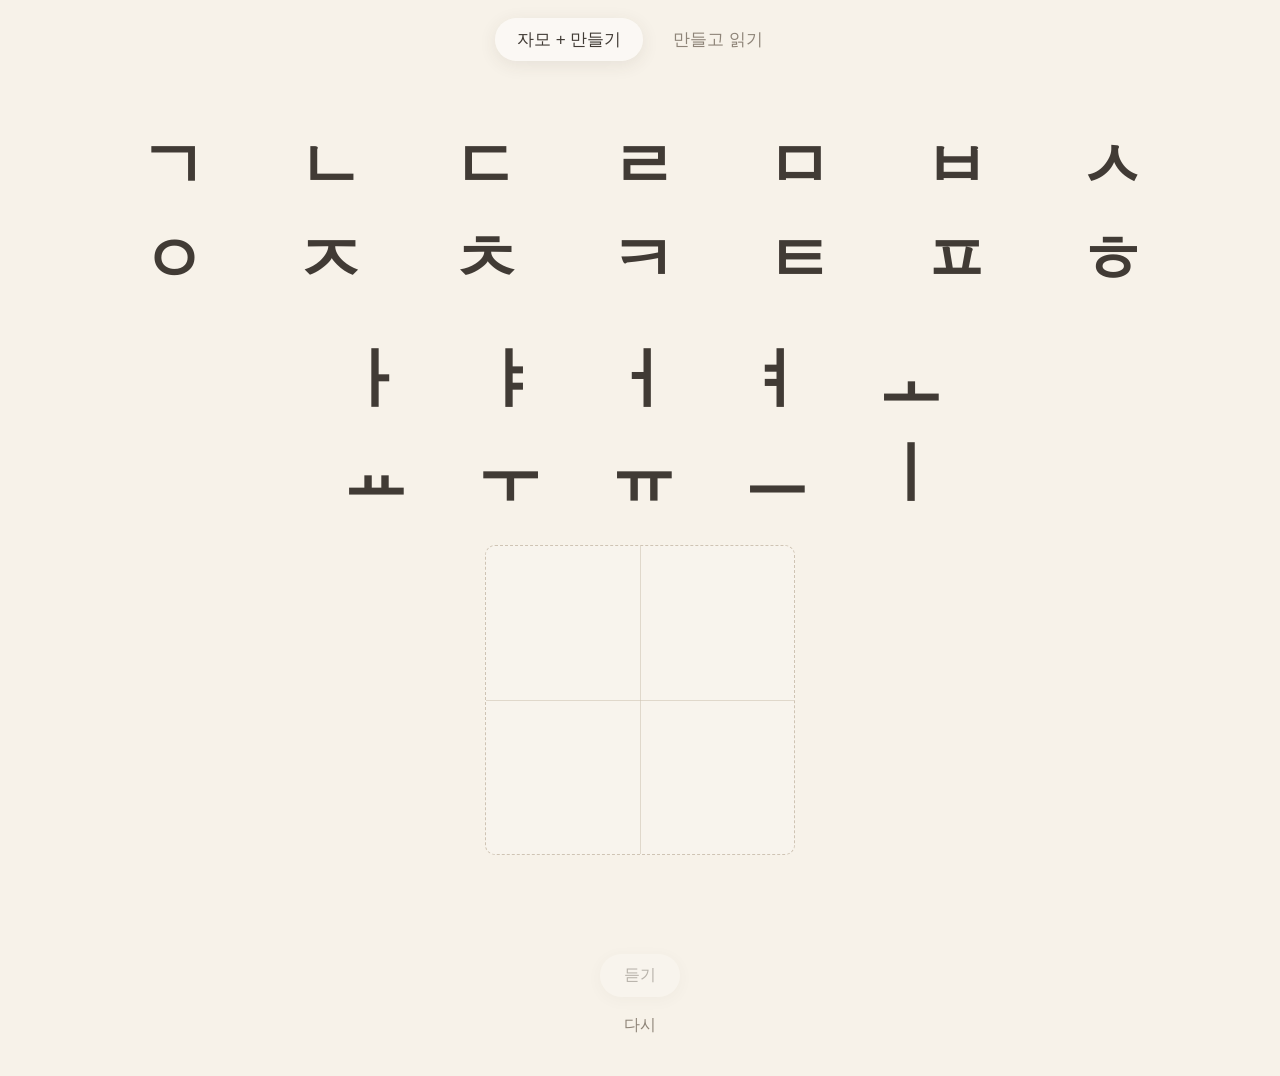
==== index.html @ b8e60992 "Initial commit (ChatGPT V1)" ====
<!doctype html>
<html lang="ko">
<head>
  <meta charset="utf-8">
  <meta name="viewport" content="width=device-width, initial-scale=1, viewport-fit=cover">
  <meta name="theme-color" content="#f7f2e9">
  <title>한글, 만져보기</title>
  <link rel="stylesheet" href="style.css">
</head>
<body>
  <main class="app">
    <nav class="tabs" aria-label="학습 영역">
      <button class="tab active" data-tab="jamo">자모 + 만들기</button>
      <button class="tab" data-tab="read">만들고 읽기</button>
    </nav>

    <section id="jamo" class="screen active">
      <div class="poster">
        <div class="jamo-group">
          <div id="consonants" class="jamo-grid consonants" aria-label="자음"></div>
          <div id="vowels" class="jamo-grid vowels" aria-label="모음"></div>
        </div>

        <section class="builder" aria-label="글자 만들기">
          <div id="dropZone" class="drop-zone">
            <div class="cross vertical"></div>
            <div class="cross horizontal"></div>
            <div id="placed" class="placed"></div>
          </div>
          <div id="result" class="result" aria-live="polite"></div>
          <button id="listen" class="listen" disabled>듣기</button>
          <button id="clear" class="clear">다시</button>
        </section>
      </div>
    </section>

    <section id="read" class="screen">
      <div class="reading">
        <p class="eyebrow">만들고 읽기</p>
        <div class="word-card">
          <div class="word-emoji" id="wordEmoji">🚂</div>
          <div class="word" id="word">기차</div>
        </div>

        <div class="word-parts" id="wordParts"></div>

        <div class="mini-builder">
          <div id="readDropZone" class="drop-zone small">
            <div class="cross vertical"></div>
            <div class="cross horizontal"></div>
            <div id="readPlaced" class="placed"></div>
          </div>
          <div id="readResult" class="result"></div>
          <button id="readListen" class="listen" disabled>듣기</button>
        </div>

        <button id="nextWord" class="next">다른 단어</button>
      </div>
    </section>
  </main>
  <script src="app.js"></script>
</body>
</html>
---- style.css ----
@font-face {
  font-family: "HangulDisplay";
  src: local("Pretendard"), local("Noto Sans KR"), local("Apple SD Gothic Neo");
}

:root {
  --paper: #f7f2e9;
  --paper-deep: #eee6d8;
  --ink: #413b35;
  --muted: #8e8478;
  --line: #cfc4b4;
  --tile: #fbf8f2;
  --accent: #a47d62;
  --shadow: rgba(70, 55, 40, .09);
}

* { box-sizing: border-box; }

html, body {
  margin: 0;
  width: 100%;
  min-height: 100%;
  background: var(--paper);
  color: var(--ink);
  font-family: "HangulDisplay", "Noto Sans KR", "Apple SD Gothic Neo", sans-serif;
  -webkit-tap-highlight-color: transparent;
}

body { overscroll-behavior: none; }

button { font: inherit; }

.app {
  min-height: 100dvh;
  max-width: 1180px;
  margin: 0 auto;
  padding: 18px clamp(18px, 4vw, 52px) 34px;
}

.tabs {
  display: flex;
  justify-content: center;
  gap: 8px;
  margin-bottom: clamp(20px, 4vw, 42px);
}

.tab {
  border: 0;
  background: transparent;
  color: var(--muted);
  padding: 10px 22px;
  border-radius: 999px;
  font-size: clamp(14px, 2vw, 17px);
  cursor: pointer;
}

.tab.active {
  color: var(--ink);
  background: rgba(255,255,255,.52);
  box-shadow: 0 4px 18px var(--shadow);
}

.screen { display: none; }
.screen.active { display: block; }

.poster {
  min-height: calc(100dvh - 120px);
  display: flex;
  flex-direction: column;
  justify-content: space-between;
}

.jamo-group {
  display: grid;
  gap: clamp(24px, 4vw, 44px);
  padding: clamp(8px, 2vw, 24px) 0;
}

.jamo-grid {
  display: grid;
  justify-content: center;
  align-items: center;
  gap: clamp(7px, 1.8vw, 18px);
}

.consonants { grid-template-columns: repeat(7, 1fr); }
.vowels {
  grid-template-columns: repeat(5, minmax(44px, 1fr));
  max-width: 650px;
  width: 100%;
  margin: 0 auto;
}

.jamo {
  border: 0;
  background: transparent;
  color: var(--ink);
  min-width: 44px;
  min-height: 58px;
  padding: 5px;
  font-size: clamp(34px, 6vw, 66px);
  line-height: 1;
  font-weight: 600;
  letter-spacing: -.08em;
  cursor: grab;
  user-select: none;
  touch-action: none;
  transition: transform .16s ease, color .16s ease;
}

.jamo:active { cursor: grabbing; transform: scale(.94); }
.jamo:hover { transform: translateY(-2px); }

.builder {
  display: flex;
  flex-direction: column;
  align-items: center;
  gap: 12px;
  padding-top: 10px;
}

.drop-zone {
  width: min(310px, 62vw);
  aspect-ratio: 1 / 1;
  position: relative;
  border: 1.5px dashed var(--line);
  background: rgba(255,255,255,.18);
  border-radius: 10px;
  overflow: hidden;
  transition: background .2s ease, transform .2s ease;
}

.drop-zone.over {
  background: rgba(255,255,255,.55);
  transform: scale(1.015);
}

.cross {
  position: absolute;
  background: var(--line);
  opacity: .58;
  pointer-events: none;
}

.cross.vertical {
  width: 1px;
  height: 100%;
  left: 50%;
  top: 0;
}

.cross.horizontal {
  height: 1px;
  width: 100%;
  left: 0;
  top: 50%;
}

.placed {
  position: absolute;
  inset: 0;
  pointer-events: none;
  display: flex;
  align-items: center;
  justify-content: center;
}

.jamo-sequence {
  font-size: clamp(48px, 8vw, 82px);
  font-weight: 600;
  letter-spacing: .03em;
  color: var(--ink);
  line-height: 1;
  white-space: nowrap;
}

.placed-char {
  position: absolute;
  font-size: clamp(52px, 9vw, 92px);
  font-weight: 600;
  transform: translate(-50%, -50%);
  line-height: 1;
}

.result {
  min-height: 1.1em;
  font-size: clamp(40px, 7vw, 68px);
  font-weight: 650;
  letter-spacing: -.08em;
}

.listen, .next {
  border: 0;
  background: rgba(255,255,255,.58);
  color: var(--ink);
  padding: 11px 24px;
  border-radius: 999px;
  box-shadow: 0 3px 12px var(--shadow);
  cursor: pointer;
}

.listen:disabled {
  opacity: .35;
  cursor: default;
}

.clear {
  border: 0;
  background: transparent;
  color: var(--muted);
  padding: 6px 12px;
  cursor: pointer;
}

.reading {
  min-height: calc(100dvh - 120px);
  display: flex;
  flex-direction: column;
  align-items: center;
  gap: 24px;
  text-align: center;
}

.eyebrow {
  margin: 0;
  color: var(--muted);
  font-size: 14px;
}

.word-card {
  display: flex;
  align-items: center;
  gap: 20px;
  min-height: 170px;
}

.word-emoji { font-size: clamp(56px, 10vw, 100px); }
.word { font-size: clamp(48px, 10vw, 92px); font-weight: 650; }

.word-parts {
  display: flex;
  gap: 12px;
  min-height: 64px;
}

.part {
  border: 0;
  background: transparent;
  font-size: clamp(34px, 6vw, 54px);
  color: var(--ink);
  cursor: pointer;
}

.mini-builder { display: flex; flex-direction: column; align-items: center; gap: 10px; }
.drop-zone.small { width: min(250px, 55vw); }

.next { margin-top: 8px; }

@media (max-width: 650px) {
  .app { padding-top: 10px; }
  .tabs { margin-bottom: 16px; }
  .jamo-grid { gap: 2px; }
  .jamo { min-width: 38px; min-height: 48px; font-size: clamp(28px, 9vw, 46px); }
  .consonants { grid-template-columns: repeat(7, minmax(30px, 1fr)); }
  .vowels { grid-template-columns: repeat(5, minmax(35px, 1fr)); }
  .word-card { min-height: 120px; gap: 10px; }
}
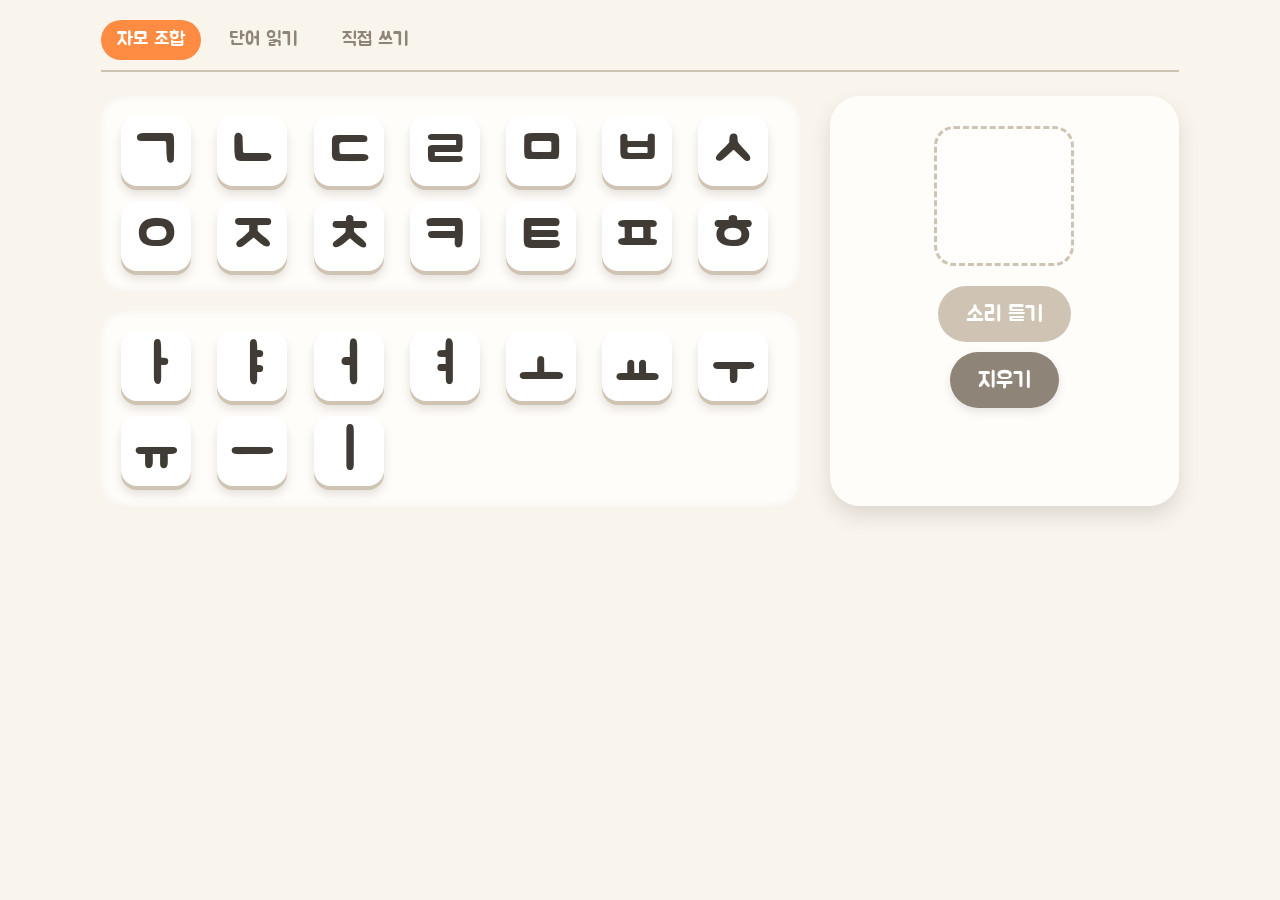
==== commit 11fff0b1: "첫 한글 웹앱 배포" ====
--- a/index.html
+++ b/index.html
@@ -2,16 +2,30 @@
 <html lang="ko">
 <head>
   <meta charset="utf-8">
-  <meta name="viewport" content="width=device-width, initial-scale=1, viewport-fit=cover">
+  <meta name="viewport" content="width=device-width, initial-scale=1, maximum-scale=1, user-scalable=0, viewport-fit=cover">
   <meta name="theme-color" content="#f7f2e9">
-  <title>한글, 만져보기</title>
+  <title>한글 파닉스</title>
+  
+  <!-- 웹폰트: 주아체 (둥글둥글하고 귀여운 폰트) -->
+  <link rel="preconnect" href="https://fonts.googleapis.com">
+  <link rel="preconnect" href="https://fonts.gstatic.com" crossorigin>
+  <link href="https://fonts.googleapis.com/css2?family=Jua&display=swap" rel="stylesheet">
+  
+  <!-- 태블릿(iPad) 웹앱 최적화 메타 태그 -->
+  <meta name="apple-mobile-web-app-capable" content="yes">
+  <meta name="apple-mobile-web-app-status-bar-style" content="black-translucent">
+  <meta name="apple-mobile-web-app-title" content="한글">
+  <link rel="apple-touch-icon" href="pattern.jpg">
+  
   <link rel="stylesheet" href="style.css">
+  <link rel="manifest" href="manifest.json">
 </head>
 <body>
   <main class="app">
     <nav class="tabs" aria-label="학습 영역">
-      <button class="tab active" data-tab="jamo">자모 + 만들기</button>
-      <button class="tab" data-tab="read">만들고 읽기</button>
+      <button class="tab active" data-tab="jamo">자모 조합</button>
+      <button class="tab" data-tab="read">단어 읽기</button>
+      <button class="tab" data-tab="draw">직접 쓰기</button>
     </nav>
 
     <section id="jamo" class="screen active">
@@ -25,11 +39,10 @@
           <div id="dropZone" class="drop-zone">
             <div class="cross vertical"></div>
             <div class="cross horizontal"></div>
-            <div id="placed" class="placed"></div>
+            <div id="result" class="result" aria-live="polite"></div>
           </div>
-          <div id="result" class="result" aria-live="polite"></div>
-          <button id="listen" class="listen" disabled>듣기</button>
-          <button id="clear" class="clear">다시</button>
+          <button id="listen" class="listen" disabled>소리 듣기</button>
+          <button id="clear" class="clear">지우기</button>
         </section>
       </div>
     </section>
@@ -44,20 +57,29 @@
 
         <div class="word-parts" id="wordParts"></div>
 
-        <div class="mini-builder">
-          <div id="readDropZone" class="drop-zone small">
-            <div class="cross vertical"></div>
-            <div class="cross horizontal"></div>
-            <div id="readPlaced" class="placed"></div>
-          </div>
-          <div id="readResult" class="result"></div>
-          <button id="readListen" class="listen" disabled>듣기</button>
-        </div>
-
         <button id="nextWord" class="next">다른 단어</button>
       </div>
     </section>
+
+    <section id="draw" class="screen">
+      <div class="draw-container">
+        <p class="eyebrow">손가락으로 글자를 써보세요</p>
+        <div class="canvas-wrapper">
+          <canvas id="drawCanvas"></canvas>
+        </div>
+        <button id="clearCanvas" class="clear" style="margin-top:20px;">지우기</button>
+      </div>
+    </section>
   </main>
+  <script src="data.js"></script>
+  <script src="audio.js"></script>
   <script src="app.js"></script>
+  <script>
+    if ('serviceWorker' in navigator) {
+      window.addEventListener('load', () => {
+        navigator.serviceWorker.register('./sw.js').catch(err => console.error(err));
+      });
+    }
+  </script>
 </body>
 </html>
--- a/style.css
+++ b/style.css
@@ -1,17 +1,17 @@
 @font-face {
   font-family: "HangulDisplay";
-  src: local("Pretendard"), local("Noto Sans KR"), local("Apple SD Gothic Neo");
+  src: local("Jua"), local("Noto Sans KR"), local("Apple SD Gothic Neo");
 }
 
 :root {
-  --paper: #f7f2e9;
+  --paper: #f9f5ed;
   --paper-deep: #eee6d8;
   --ink: #413b35;
   --muted: #8e8478;
   --line: #cfc4b4;
-  --tile: #fbf8f2;
-  --accent: #a47d62;
-  --shadow: rgba(70, 55, 40, .09);
+  --tile: #fffdf9;
+  --accent: #ff8c42;
+  --shadow: rgba(70, 55, 40, .15);
 }
 
 * { box-sizing: border-box; }
@@ -22,246 +22,247 @@
   min-height: 100%;
   background: var(--paper);
   color: var(--ink);
-  font-family: "HangulDisplay", "Noto Sans KR", "Apple SD Gothic Neo", sans-serif;
+  font-family: 'Jua', "HangulDisplay", sans-serif;
   -webkit-tap-highlight-color: transparent;
+  touch-action: manipulation;
+  user-select: none;
+  -webkit-user-select: none;
 }
 
 body { overscroll-behavior: none; }
 
-button { font: inherit; }
+button { font: inherit; cursor: pointer; border: none; }
 
 .app {
   min-height: 100dvh;
   max-width: 1180px;
   margin: 0 auto;
-  padding: 18px clamp(18px, 4vw, 52px) 34px;
+  padding: 20px clamp(18px, 4vw, 52px) 40px;
 }
 
 .tabs {
   display: flex;
-  justify-content: center;
-  gap: 8px;
-  margin-bottom: clamp(20px, 4vw, 42px);
+  gap: 12px;
+  margin-bottom: 24px;
+  border-bottom: 2px solid var(--line);
+  padding-bottom: 10px;
 }
 
 .tab {
-  border: 0;
   background: transparent;
   color: var(--muted);
-  padding: 10px 22px;
-  border-radius: 999px;
-  font-size: clamp(14px, 2vw, 17px);
-  cursor: pointer;
+  font-size: 1.2rem;
+  padding: 8px 16px;
+  border-radius: 20px;
+  transition: all 0.2s;
 }
 
 .tab.active {
+  background: var(--accent);
+  color: white;
+  font-weight: normal;
+}
+
+.screen {
+  display: none;
+  animation: fadeIn 0.3s;
+}
+
+.screen.active {
+  display: block;
+}
+
+@keyframes fadeIn {
+  from { opacity: 0; transform: translateY(10px); }
+  to { opacity: 1; transform: translateY(0); }
+}
+
+/* Clean Typography */
+.jamo, .result, .word, .part {
   color: var(--ink);
-  background: rgba(255,255,255,.52);
-  box-shadow: 0 4px 18px var(--shadow);
-}
-
-.screen { display: none; }
-.screen.active { display: block; }
+  display: inline-block;
+  line-height: 1.2;
+}
+
+.jamo {
+  font-size: 3.5rem;
+  width: 70px;
+  height: 70px;
+  display: flex;
+  align-items: center;
+  justify-content: center;
+  transition: transform 0.1s, box-shadow 0.1s;
+  user-select: none;
+  background: #fff;
+  border-radius: 16px;
+  box-shadow: 0 4px 0 var(--line), 0 8px 10px var(--shadow);
+}
+
+.jamo:active {
+  transform: translateY(4px);
+  box-shadow: 0 0px 0 var(--line), 0 2px 5px var(--shadow);
+}
+
+.jamo.ghost {
+  opacity: 0.8;
+  box-shadow: 0 10px 20px var(--shadow);
+  pointer-events: none;
+}
 
 .poster {
-  min-height: calc(100dvh - 120px);
-  display: flex;
-  flex-direction: column;
-  justify-content: space-between;
-}
-
-.jamo-group {
   display: grid;
-  gap: clamp(24px, 4vw, 44px);
-  padding: clamp(8px, 2vw, 24px) 0;
-}
-
+  gap: 30px;
+  grid-template-columns: 1fr;
+}
+@media(min-width: 768px){
+  .poster { grid-template-columns: 2fr 1fr; }
+}
+
+.jamo-group { display: flex; flex-direction: column; gap: 20px; }
 .jamo-grid {
   display: grid;
+  grid-template-columns: repeat(auto-fill, minmax(70px, 1fr));
+  gap: 15px;
+  background: var(--tile);
+  padding: 20px;
+  border-radius: 24px;
+  box-shadow: inset 0 0 10px rgba(0,0,0,0.05);
+}
+
+.builder {
+  background: var(--tile);
+  border-radius: 30px;
+  padding: 30px;
+  display: flex;
+  flex-direction: column;
+  align-items: center;
+  box-shadow: 0 10px 20px var(--shadow);
+}
+
+.drop-zone {
+  width: 140px;
+  height: 140px;
+  border: 3px dashed var(--line);
+  border-radius: 20px;
+  position: relative;
+  display: flex;
+  align-items: center;
   justify-content: center;
-  align-items: center;
-  gap: clamp(7px, 1.8vw, 18px);
-}
-
-.consonants { grid-template-columns: repeat(7, 1fr); }
-.vowels {
-  grid-template-columns: repeat(5, minmax(44px, 1fr));
-  max-width: 650px;
-  width: 100%;
-  margin: 0 auto;
-}
-
-.jamo {
-  border: 0;
-  background: transparent;
-  color: var(--ink);
-  min-width: 44px;
-  min-height: 58px;
-  padding: 5px;
-  font-size: clamp(34px, 6vw, 66px);
-  line-height: 1;
-  font-weight: 600;
-  letter-spacing: -.08em;
-  cursor: grab;
-  user-select: none;
-  touch-action: none;
-  transition: transform .16s ease, color .16s ease;
-}
-
-.jamo:active { cursor: grabbing; transform: scale(.94); }
-.jamo:hover { transform: translateY(-2px); }
-
-.builder {
-  display: flex;
-  flex-direction: column;
-  align-items: center;
-  gap: 12px;
-  padding-top: 10px;
-}
-
-.drop-zone {
-  width: min(310px, 62vw);
-  aspect-ratio: 1 / 1;
-  position: relative;
-  border: 1.5px dashed var(--line);
-  background: rgba(255,255,255,.18);
-  border-radius: 10px;
-  overflow: hidden;
-  transition: background .2s ease, transform .2s ease;
+  margin-bottom: 20px;
+  background: rgba(255,255,255,0.5);
+  transition: all 0.2s;
 }
 
 .drop-zone.over {
-  background: rgba(255,255,255,.55);
-  transform: scale(1.015);
-}
-
-.cross {
-  position: absolute;
-  background: var(--line);
-  opacity: .58;
-  pointer-events: none;
-}
-
-.cross.vertical {
-  width: 1px;
-  height: 100%;
-  left: 50%;
-  top: 0;
-}
-
-.cross.horizontal {
-  height: 1px;
-  width: 100%;
-  left: 0;
-  top: 50%;
+  background: #fff;
+  border-color: var(--accent);
+  transform: scale(1.05);
 }
 
 .placed {
   position: absolute;
-  inset: 0;
+  font-size: 2rem;
+  color: var(--muted);
+}
+
+.result {
+  font-size: 6rem;
+  position: absolute;
+  top: 50%;
+  left: 50%;
+  transform: translate(-50%, -50%);
+  margin: 0;
   pointer-events: none;
-  display: flex;
-  align-items: center;
+}
+
+/* Pop Animation */
+@keyframes pop {
+  0% { transform: translate(-50%, -50%) scale(0.8); }
+  50% { transform: translate(-50%, -50%) scale(1.1); }
+  100% { transform: translate(-50%, -50%) scale(1); }
+}
+.pop {
+  animation: pop 0.4s cubic-bezier(0.175, 0.885, 0.32, 1.275);
+}
+
+button.listen, button.clear, button.next {
+  background: var(--ink);
+  color: white;
+  padding: 14px 28px;
+  border-radius: 30px;
+  font-size: 1.4rem;
+  box-shadow: 0 4px 10px rgba(0,0,0,0.1);
+  transition: transform 0.1s, background 0.2s;
+}
+button.listen:disabled {
+  background: var(--line);
+  box-shadow: none;
+  cursor: not-allowed;
+}
+button.listen:not(:disabled):active, button.clear:active, button.next:active {
+  transform: scale(0.95);
+}
+button.clear {
+  background: var(--muted);
+  margin-top: 10px;
+}
+button.next {
+  background: var(--accent);
+}
+
+.reading {
+  background: var(--tile);
+  border-radius: 30px;
+  padding: 40px;
+  text-align: center;
+}
+.eyebrow {
+  color: var(--muted);
+  font-size: 1.2rem;
+  margin-top: 0;
+}
+.word-card {
+  margin: 30px 0;
+}
+.word-emoji { font-size: 5rem; margin-bottom: 10px; }
+.word { font-size: 4rem; }
+.word-parts {
+  display: flex;
   justify-content: center;
-}
-
-.jamo-sequence {
-  font-size: clamp(48px, 8vw, 82px);
-  font-weight: 600;
-  letter-spacing: .03em;
-  color: var(--ink);
-  line-height: 1;
-  white-space: nowrap;
-}
-
-.placed-char {
-  position: absolute;
-  font-size: clamp(52px, 9vw, 92px);
-  font-weight: 600;
-  transform: translate(-50%, -50%);
-  line-height: 1;
-}
-
-.result {
-  min-height: 1.1em;
-  font-size: clamp(40px, 7vw, 68px);
-  font-weight: 650;
-  letter-spacing: -.08em;
-}
-
-.listen, .next {
-  border: 0;
-  background: rgba(255,255,255,.58);
-  color: var(--ink);
-  padding: 11px 24px;
-  border-radius: 999px;
-  box-shadow: 0 3px 12px var(--shadow);
-  cursor: pointer;
-}
-
-.listen:disabled {
-  opacity: .35;
-  cursor: default;
-}
-
-.clear {
-  border: 0;
-  background: transparent;
-  color: var(--muted);
-  padding: 6px 12px;
-  cursor: pointer;
-}
-
-.reading {
-  min-height: calc(100dvh - 120px);
+  gap: 15px;
+  margin-bottom: 40px;
+}
+.part {
+  font-size: 3rem;
+  background: #fff;
+  width: 80px; height: 80px;
+  border-radius: 20px;
+  box-shadow: 0 5px 15px rgba(0,0,0,0.05);
+}
+
+/* Canvas */
+.draw-container {
   display: flex;
   flex-direction: column;
   align-items: center;
-  gap: 24px;
-  text-align: center;
-}
-
-.eyebrow {
-  margin: 0;
-  color: var(--muted);
-  font-size: 14px;
-}
-
-.word-card {
-  display: flex;
-  align-items: center;
-  gap: 20px;
-  min-height: 170px;
-}
-
-.word-emoji { font-size: clamp(56px, 10vw, 100px); }
-.word { font-size: clamp(48px, 10vw, 92px); font-weight: 650; }
-
-.word-parts {
-  display: flex;
-  gap: 12px;
-  min-height: 64px;
-}
-
-.part {
-  border: 0;
-  background: transparent;
-  font-size: clamp(34px, 6vw, 54px);
-  color: var(--ink);
-  cursor: pointer;
-}
-
-.mini-builder { display: flex; flex-direction: column; align-items: center; gap: 10px; }
-.drop-zone.small { width: min(250px, 55vw); }
-
-.next { margin-top: 8px; }
-
-@media (max-width: 650px) {
-  .app { padding-top: 10px; }
-  .tabs { margin-bottom: 16px; }
-  .jamo-grid { gap: 2px; }
-  .jamo { min-width: 38px; min-height: 48px; font-size: clamp(28px, 9vw, 46px); }
-  .consonants { grid-template-columns: repeat(7, minmax(30px, 1fr)); }
-  .vowels { grid-template-columns: repeat(5, minmax(35px, 1fr)); }
-  .word-card { min-height: 120px; gap: 10px; }
-}
+  background: var(--tile);
+  padding: 30px;
+  border-radius: 30px;
+}
+.canvas-wrapper {
+  width: 100%;
+  max-width: 600px;
+  height: 50vh;
+  min-height: 400px;
+  background: #fff;
+  border-radius: 20px;
+  box-shadow: inset 0 0 10px rgba(0,0,0,0.1), 0 5px 15px rgba(0,0,0,0.05);
+  border: 2px dashed var(--line);
+  position: relative;
+  touch-action: none; /* 드로잉 시 스크롤 방지 */
+}
+canvas {
+  width: 100%;
+  height: 100%;
+  cursor: crosshair;
+}
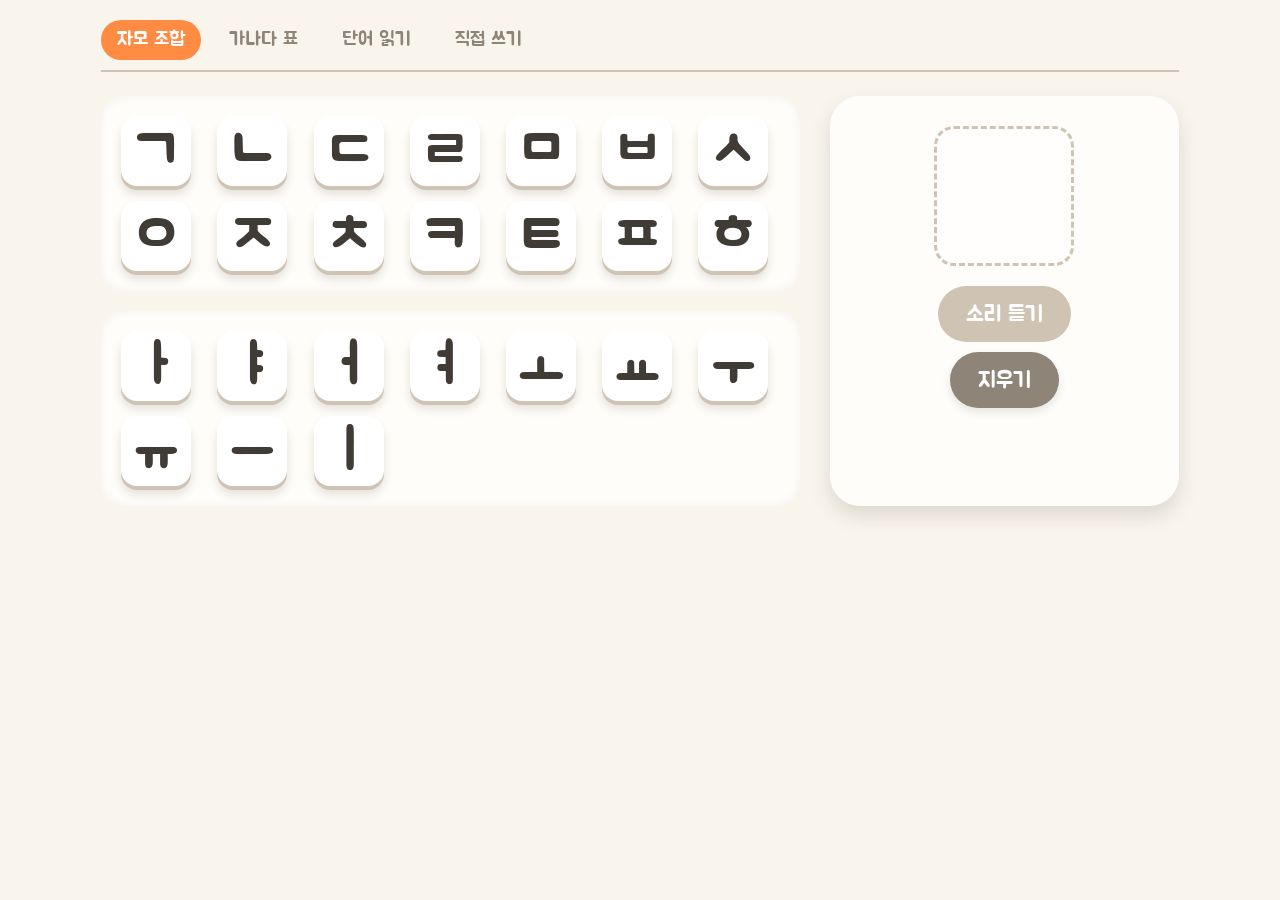
==== commit 51162f20: "Add Syllable Chart Tab (가~히)" ====
--- a/index.html
+++ b/index.html
@@ -24,6 +24,7 @@
   <main class="app">
     <nav class="tabs" aria-label="학습 영역">
       <button class="tab active" data-tab="jamo">자모 조합</button>
+      <button class="tab" data-tab="chart">가나다 표</button>
       <button class="tab" data-tab="read">단어 읽기</button>
       <button class="tab" data-tab="draw">직접 쓰기</button>
     </nav>
@@ -44,6 +45,13 @@
           <button id="listen" class="listen" disabled>소리 듣기</button>
           <button id="clear" class="clear">지우기</button>
         </section>
+      </div>
+    </section>
+
+    <section id="chart" class="screen">
+      <div class="chart-container">
+        <p class="eyebrow">글자를 누르면 소리가 나요</p>
+        <div id="chartGrid" class="chart-grid"></div>
       </div>
     </section>
 
--- a/style.css
+++ b/style.css
@@ -93,6 +93,7 @@
   justify-content: center;
   transition: transform 0.1s, box-shadow 0.1s;
   user-select: none;
+  touch-action: none;
   background: #fff;
   border-radius: 16px;
   box-shadow: 0 4px 0 var(--line), 0 8px 10px var(--shadow);
@@ -266,3 +267,32 @@
   height: 100%;
   cursor: crosshair;
 }
+
+/* Syllable Chart */
+.chart-container {
+  background: var(--tile);
+  border-radius: 30px;
+  padding: 30px;
+  text-align: center;
+  overflow-x: auto;
+}
+.chart-grid {
+  display: grid;
+  grid-template-columns: repeat(10, minmax(40px, 1fr));
+  gap: 8px;
+  margin-top: 20px;
+  min-width: 600px;
+}
+.chart-cell {
+  background: #fff;
+  border-radius: 12px;
+  font-size: 1.8rem;
+  padding: 10px 0;
+  color: var(--ink);
+  box-shadow: 0 3px 0 var(--line), 0 5px 8px var(--shadow);
+  transition: transform 0.1s, box-shadow 0.1s;
+}
+.chart-cell:active {
+  transform: translateY(3px);
+  box-shadow: 0 0px 0 var(--line), 0 2px 4px var(--shadow);
+}
